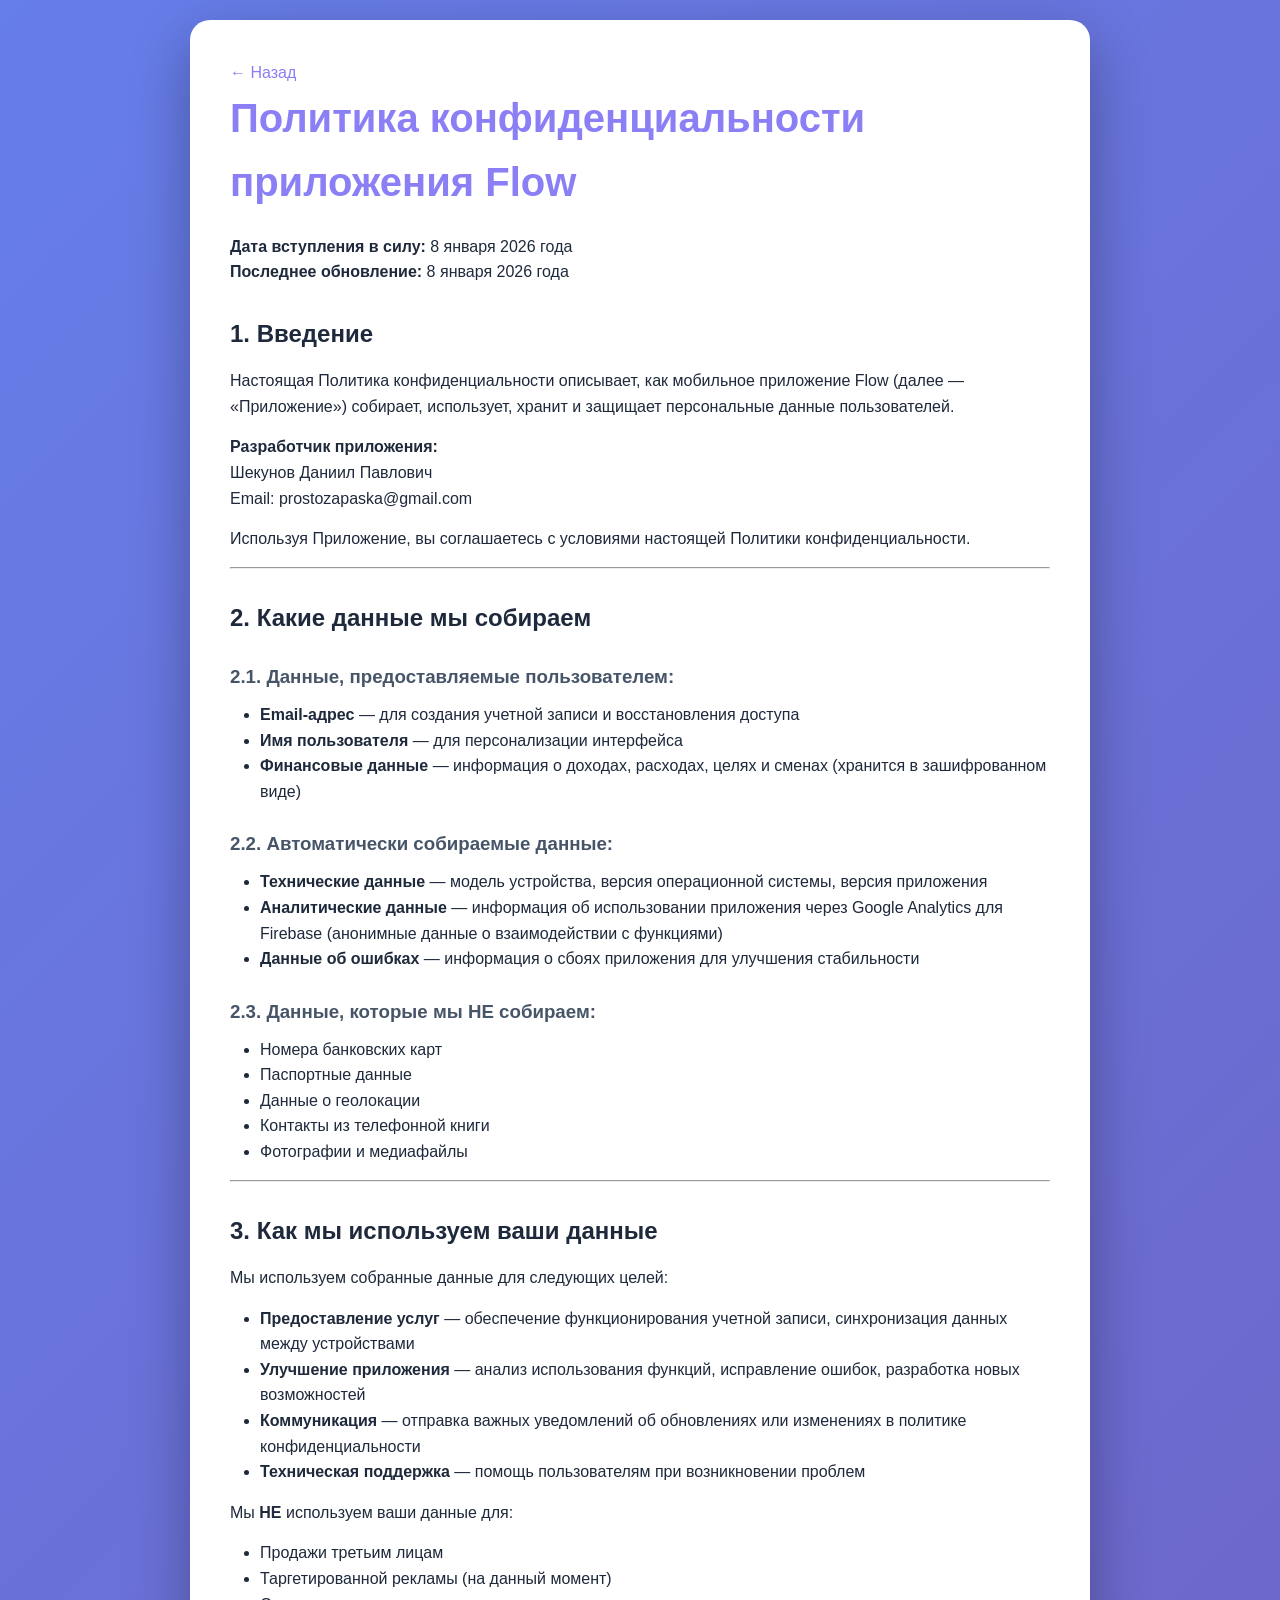
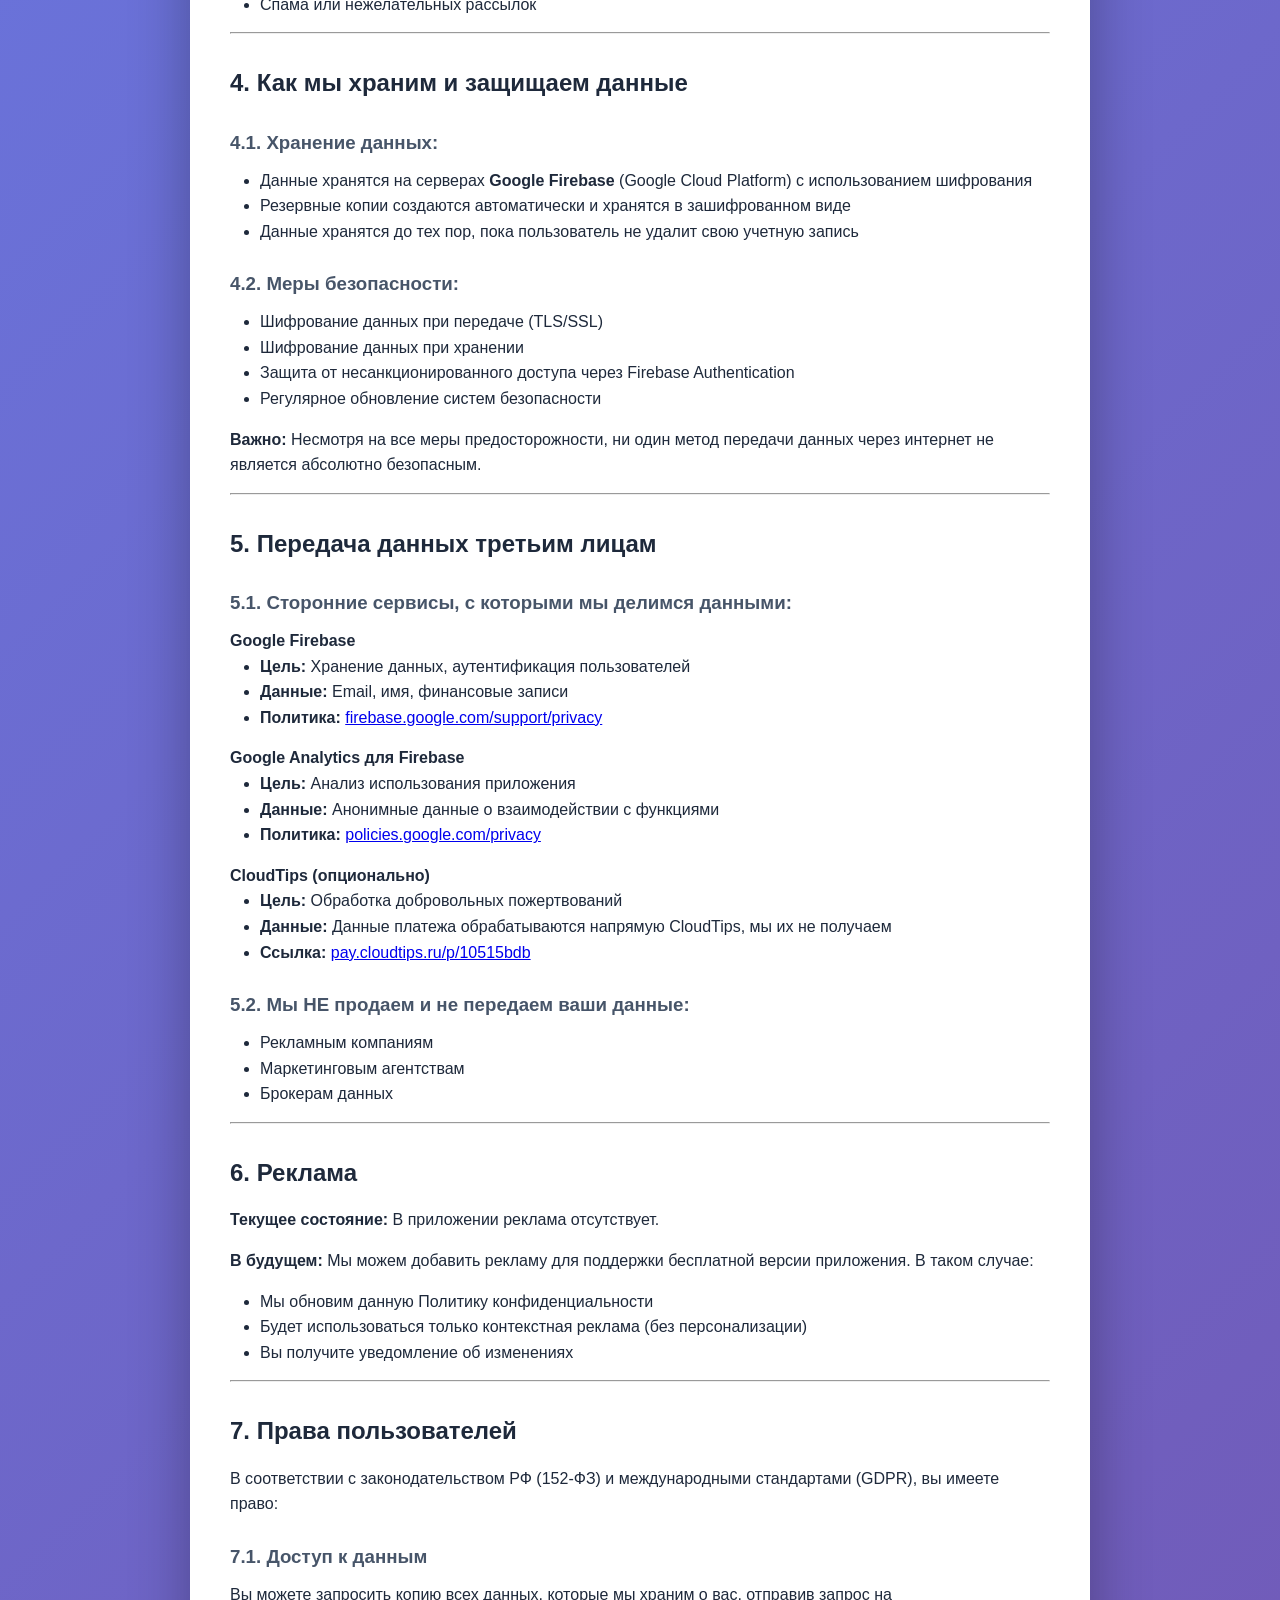
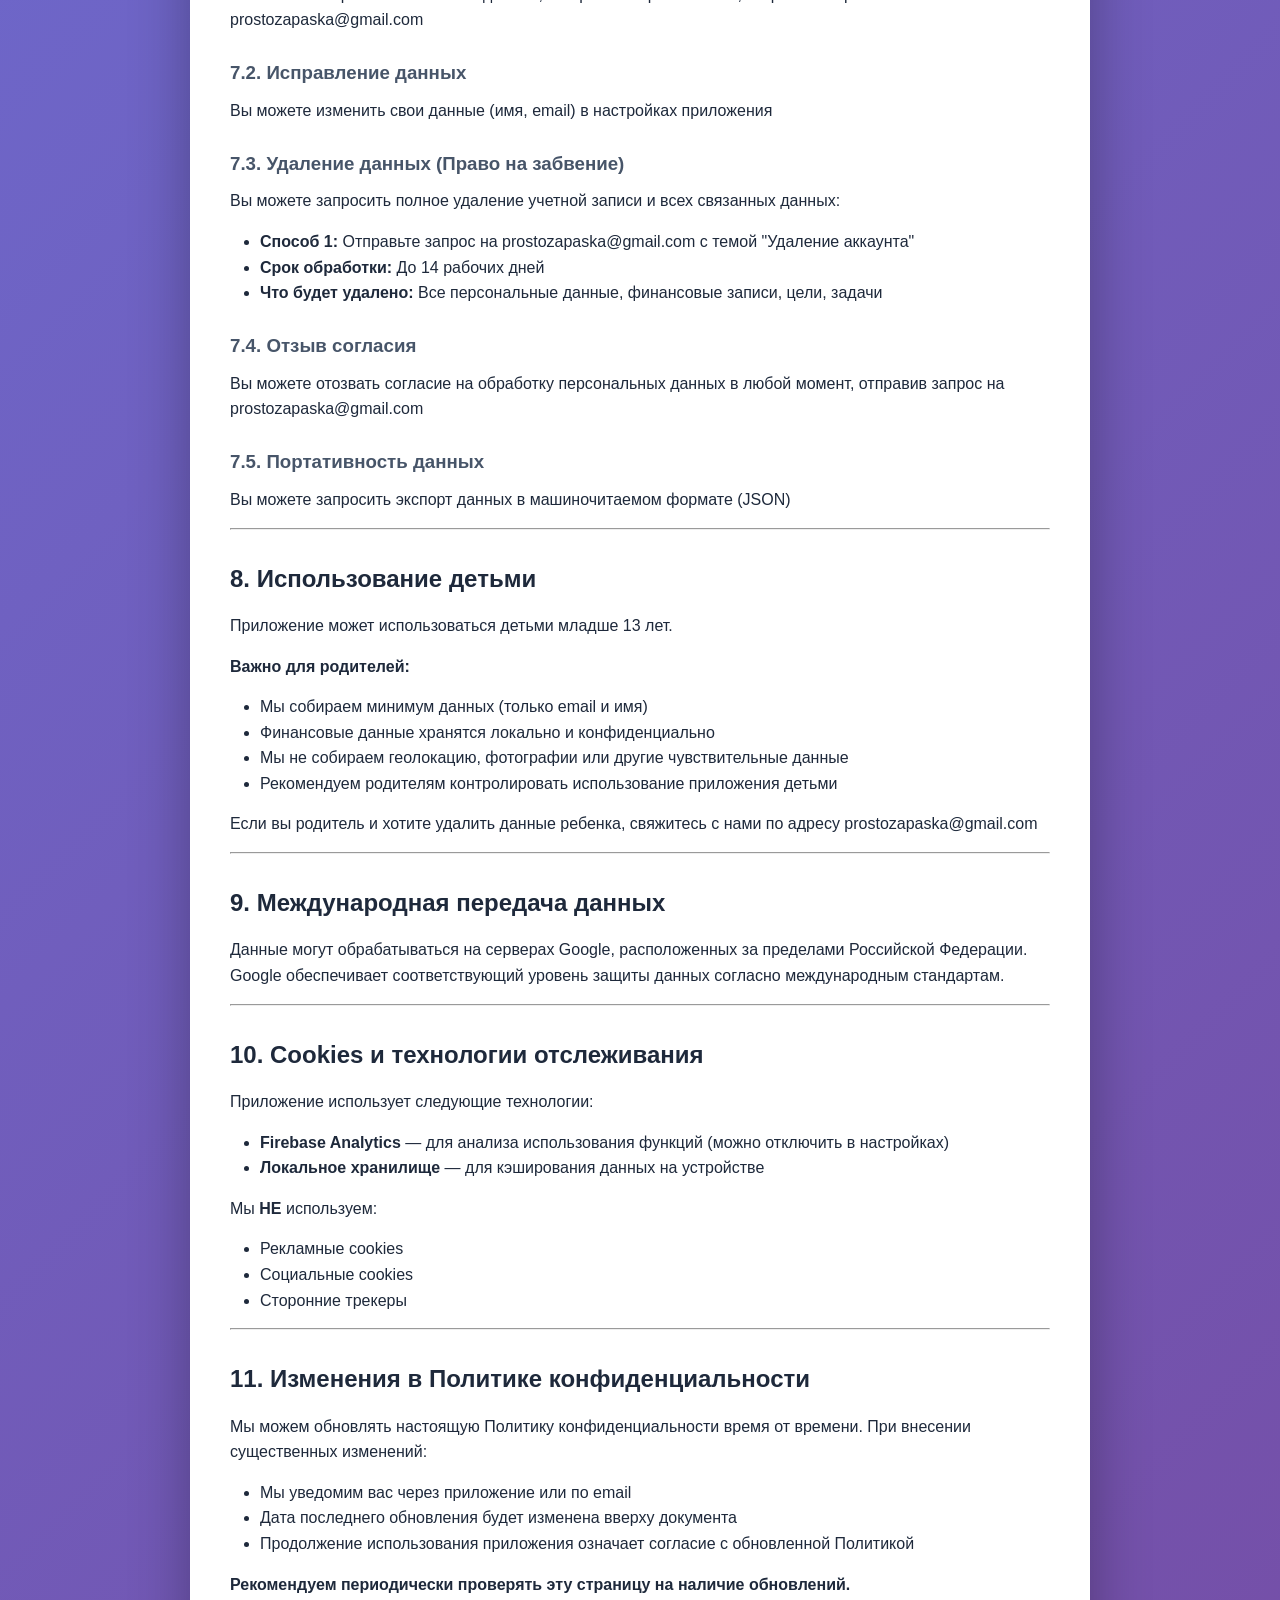
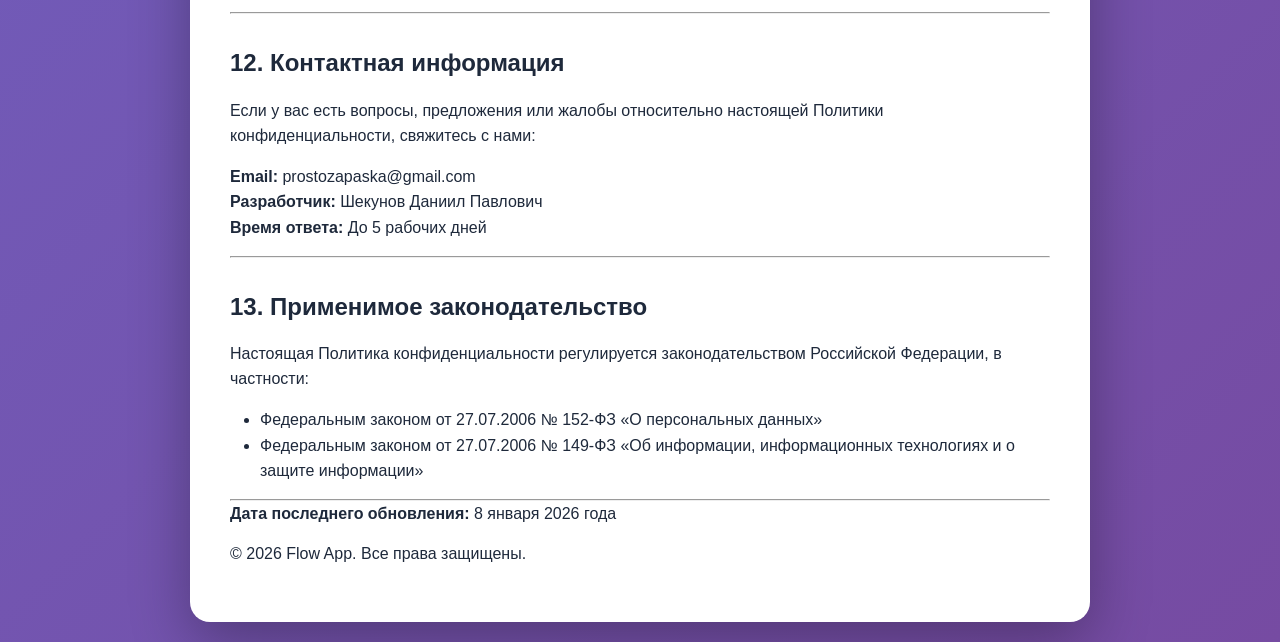
==== privacy-policy.html @ 215e1911 "Initial commit" ====
<!DOCTYPE html>
<html lang="ru">
<head>
    <meta charset="UTF-8">
    <meta name="viewport" content="width=device-width, initial-scale=1.0">
    <title>Политика конфиденциальности - Flow</title>
    <link rel="stylesheet" href="style.css">
</head>
<body>
    <div class="container">
        <a href="index.html" style="color: #8b7ff5; text-decoration: none;">← Назад</a>
        <h1 id="-flow">Политика конфиденциальности приложения Flow</h1>
        <p><strong>Дата вступления в силу:</strong> 8 января 2026 года<br><strong>Последнее обновление:</strong> 8 января 2026 года</p>
        <h2 id="1-">1. Введение</h2>
        <p>Настоящая Политика конфиденциальности описывает, как мобильное приложение Flow (далее — «Приложение») собирает, использует, хранит и защищает персональные данные пользователей.</p>
        <p><strong>Разработчик приложения:</strong><br>Шекунов Даниил Павлович<br>Email: prostozapaska@gmail.com</p>
        <p>Используя Приложение, вы соглашаетесь с условиями настоящей Политики конфиденциальности.</p>
        <hr>
        <h2 id="2-">2. Какие данные мы собираем</h2>
        <h3 id="2-1-">2.1. Данные, предоставляемые пользователем:</h3>
        <ul>
        <li><strong>Email-адрес</strong> — для создания учетной записи и восстановления доступа</li>
        <li><strong>Имя пользователя</strong> — для персонализации интерфейса</li>
        <li><strong>Финансовые данные</strong> — информация о доходах, расходах, целях и сменах (хранится в зашифрованном виде)</li>
        </ul>
        <h3 id="2-2-">2.2. Автоматически собираемые данные:</h3>
        <ul>
        <li><strong>Технические данные</strong> — модель устройства, версия операционной системы, версия приложения</li>
        <li><strong>Аналитические данные</strong> — информация об использовании приложения через Google Analytics для Firebase (анонимные данные о взаимодействии с функциями)</li>
        <li><strong>Данные об ошибках</strong> — информация о сбоях приложения для улучшения стабильности</li>
        </ul>
        <h3 id="2-3-">2.3. Данные, которые мы НЕ собираем:</h3>
        <ul>
        <li>Номера банковских карт</li>
        <li>Паспортные данные</li>
        <li>Данные о геолокации</li>
        <li>Контакты из телефонной книги</li>
        <li>Фотографии и медиафайлы</li>
        </ul>
        <hr>
        <h2 id="3-">3. Как мы используем ваши данные</h2>
        <p>Мы используем собранные данные для следующих целей:</p>
        <ul>
        <li><strong>Предоставление услуг</strong> — обеспечение функционирования учетной записи, синхронизация данных между устройствами</li>
        <li><strong>Улучшение приложения</strong> — анализ использования функций, исправление ошибок, разработка новых возможностей</li>
        <li><strong>Коммуникация</strong> — отправка важных уведомлений об обновлениях или изменениях в политике конфиденциальности</li>
        <li><strong>Техническая поддержка</strong> — помощь пользователям при возникновении проблем</li>
        </ul>
        <p>Мы <strong>НЕ</strong> используем ваши данные для:</p>
        <ul>
        <li>Продажи третьим лицам</li>
        <li>Таргетированной рекламы (на данный момент)</li>
        <li>Спама или нежелательных рассылок</li>
        </ul>
        <hr>
        <h2 id="4-">4. Как мы храним и защищаем данные</h2>
        <h3 id="4-1-">4.1. Хранение данных:</h3>
        <ul>
        <li>Данные хранятся на серверах <strong>Google Firebase</strong> (Google Cloud Platform) с использованием шифрования</li>
        <li>Резервные копии создаются автоматически и хранятся в зашифрованном виде</li>
        <li>Данные хранятся до тех пор, пока пользователь не удалит свою учетную запись</li>
        </ul>
        <h3 id="4-2-">4.2. Меры безопасности:</h3>
        <ul>
        <li>Шифрование данных при передаче (TLS/SSL)</li>
        <li>Шифрование данных при хранении</li>
        <li>Защита от несанкционированного доступа через Firebase Authentication</li>
        <li>Регулярное обновление систем безопасности</li>
        </ul>
        <p><strong>Важно:</strong> Несмотря на все меры предосторожности, ни один метод передачи данных через интернет не является абсолютно безопасным.</p>
        <hr>
        <h2 id="5-">5. Передача данных третьим лицам</h2>
        <h3 id="5-1-">5.1. Сторонние сервисы, с которыми мы делимся данными:</h3>
        <h4 id="google-firebase">Google Firebase</h4>
        <ul>
        <li><strong>Цель:</strong> Хранение данных, аутентификация пользователей</li>
        <li><strong>Данные:</strong> Email, имя, финансовые записи</li>
        <li><strong>Политика:</strong> <a href="https://firebase.google.com/support/privacy">firebase.google.com/support/privacy</a></li>
        </ul>
        <h4 id="google-analytics-firebase">Google Analytics для Firebase</h4>
        <ul>
        <li><strong>Цель:</strong> Анализ использования приложения</li>
        <li><strong>Данные:</strong> Анонимные данные о взаимодействии с функциями</li>
        <li><strong>Политика:</strong> <a href="https://policies.google.com/privacy">policies.google.com/privacy</a></li>
        </ul>
        <h4 id="cloudtips-">CloudTips (опционально)</h4>
        <ul>
        <li><strong>Цель:</strong> Обработка добровольных пожертвований</li>
        <li><strong>Данные:</strong> Данные платежа обрабатываются напрямую CloudTips, мы их не получаем</li>
        <li><strong>Ссылка:</strong> <a href="https://pay.cloudtips.ru/p/10515bdb">pay.cloudtips.ru/p/10515bdb</a></li>
        </ul>
        <h3 id="5-2-">5.2. Мы НЕ продаем и не передаем ваши данные:</h3>
        <ul>
        <li>Рекламным компаниям</li>
        <li>Маркетинговым агентствам</li>
        <li>Брокерам данных</li>
        </ul>
        <hr>
        <h2 id="6-">6. Реклама</h2>
        <p><strong>Текущее состояние:</strong> В приложении реклама отсутствует.</p>
        <p><strong>В будущем:</strong> Мы можем добавить рекламу для поддержки бесплатной версии приложения. В таком случае:</p>
        <ul>
        <li>Мы обновим данную Политику конфиденциальности</li>
        <li>Будет использоваться только контекстная реклама (без персонализации)</li>
        <li>Вы получите уведомление об изменениях</li>
        </ul>
        <hr>
        <h2 id="7-">7. Права пользователей</h2>
        <p>В соответствии с законодательством РФ (152-ФЗ) и международными стандартами (GDPR), вы имеете право:</p>
        <h3 id="7-1-">7.1. Доступ к данным</h3>
        <p>Вы можете запросить копию всех данных, которые мы храним о вас, отправив запрос на prostozapaska@gmail.com</p>
        <h3 id="7-2-">7.2. Исправление данных</h3>
        <p>Вы можете изменить свои данные (имя, email) в настройках приложения</p>
        <h3 id="7-3-">7.3. Удаление данных (Право на забвение)</h3>
        <p>Вы можете запросить полное удаление учетной записи и всех связанных данных:</p>
        <ul>
        <li><strong>Способ 1:</strong> Отправьте запрос на prostozapaska@gmail.com с темой &quot;Удаление аккаунта&quot;</li>
        <li><strong>Срок обработки:</strong> До 14 рабочих дней</li>
        <li><strong>Что будет удалено:</strong> Все персональные данные, финансовые записи, цели, задачи</li>
        </ul>
        <h3 id="7-4-">7.4. Отзыв согласия</h3>
        <p>Вы можете отозвать согласие на обработку персональных данных в любой момент, отправив запрос на prostozapaska@gmail.com</p>
        <h3 id="7-5-">7.5. Портативность данных</h3>
        <p>Вы можете запросить экспорт данных в машиночитаемом формате (JSON)</p>
        <hr>
        <h2 id="8-">8. Использование детьми</h2>
        <p>Приложение может использоваться детьми младше 13 лет.</p>
        <p><strong>Важно для родителей:</strong></p>
        <ul>
        <li>Мы собираем минимум данных (только email и имя)</li>
        <li>Финансовые данные хранятся локально и конфиденциально</li>
        <li>Мы не собираем геолокацию, фотографии или другие чувствительные данные</li>
        <li>Рекомендуем родителям контролировать использование приложения детьми</li>
        </ul>
        <p>Если вы родитель и хотите удалить данные ребенка, свяжитесь с нами по адресу prostozapaska@gmail.com</p>
        <hr>
        <h2 id="9-">9. Международная передача данных</h2>
        <p>Данные могут обрабатываться на серверах Google, расположенных за пределами Российской Федерации. Google обеспечивает соответствующий уровень защиты данных согласно международным стандартам.</p>
        <hr>
        <h2 id="10-cookies-">10. Cookies и технологии отслеживания</h2>
        <p>Приложение использует следующие технологии:</p>
        <ul>
        <li><strong>Firebase Analytics</strong> — для анализа использования функций (можно отключить в настройках)</li>
        <li><strong>Локальное хранилище</strong> — для кэширования данных на устройстве</li>
        </ul>
        <p>Мы <strong>НЕ</strong> используем:</p>
        <ul>
        <li>Рекламные cookies</li>
        <li>Социальные cookies</li>
        <li>Сторонние трекеры</li>
        </ul>
        <hr>
        <h2 id="11-">11. Изменения в Политике конфиденциальности</h2>
        <p>Мы можем обновлять настоящую Политику конфиденциальности время от времени. При внесении существенных изменений:</p>
        <ul>
        <li>Мы уведомим вас через приложение или по email</li>
        <li>Дата последнего обновления будет изменена вверху документа</li>
        <li>Продолжение использования приложения означает согласие с обновленной Политикой</li>
        </ul>
        <p><strong>Рекомендуем периодически проверять эту страницу на наличие обновлений.</strong></p>
        <hr>
        <h2 id="12-">12. Контактная информация</h2>
        <p>Если у вас есть вопросы, предложения или жалобы относительно настоящей Политики конфиденциальности, свяжитесь с нами:</p>
        <p><strong>Email:</strong> prostozapaska@gmail.com<br><strong>Разработчик:</strong> Шекунов Даниил Павлович<br><strong>Время ответа:</strong> До 5 рабочих дней</p>
        <hr>
        <h2 id="13-">13. Применимое законодательство</h2>
        <p>Настоящая Политика конфиденциальности регулируется законодательством Российской Федерации, в частности:</p>
        <ul>
        <li>Федеральным законом от 27.07.2006 № 152-ФЗ «О персональных данных»</li>
        <li>Федеральным законом от 27.07.2006 № 149-ФЗ «Об информации, информационных технологиях и о защите информации»</li>
        </ul>
        <hr>
        <p><strong>Дата последнего обновления:</strong> 8 января 2026 года</p>
        <p>© 2026 Flow App. Все права защищены.</p>

    </div>
</body>
</html>
---- style.css ----
* {
    margin: 0;
    padding: 0;
    box-sizing: border-box;
}

body {
    font-family: -apple-system, BlinkMacSystemFont, 'Segoe UI', Roboto, sans-serif;
    line-height: 1.6;
    color: #1e293b;
    background: linear-gradient(135deg, #667eea 0%, #764ba2 100%);
    min-height: 100vh;
    padding: 20px;
}

.container {
    max-width: 900px;
    margin: 0 auto;
    background: white;
    padding: 40px;
    border-radius: 20px;
    box-shadow: 0 20px 60px rgba(0, 0, 0, 0.3);
}

h1 {
    color: #8b7ff5;
    margin-bottom: 20px;
    font-size: 2.5em;
}

h2 {
    color: #1e293b;
    margin-top: 30px;
    margin-bottom: 15px;
}

h3 {
    color: #475569;
    margin-top: 25px;
    margin-bottom: 10px;
}

p {
    margin-bottom: 15px;
}

.cards {
    display: grid;
    gap: 20px;
    margin: 30px 0;
}

.card {
    padding: 30px;
    background: linear-gradient(135deg, #f8fafc 0%, #e2e8f0 100%);
    border-radius: 15px;
    text-decoration: none;
    color: inherit;
    transition: transform 0.2s, box-shadow 0.2s;
    border: 2px solid #e2e8f0;
}

.card:hover {
    transform: translateY(-5px);
    box-shadow: 0 10px 30px rgba(139, 127, 245, 0.3);
    border-color: #8b7ff5;
}

.card h2 {
    margin: 0 0 10px 0;
    color: #8b7ff5;
}

.card p {
    margin: 0;
    color: #64748b;
}

ul, ol {
    margin-left: 30px;
    margin-bottom: 15px;
}

footer {
    margin-top: 50px;
    padding-top: 30px;
    border-top: 2px solid #e2e8f0;
    text-align: center;
    color: #64748b;
}

@media (max-width: 768px) {
    .container {
        padding: 20px;
    }
    
    h1 {
        font-size: 2em;
    }
}
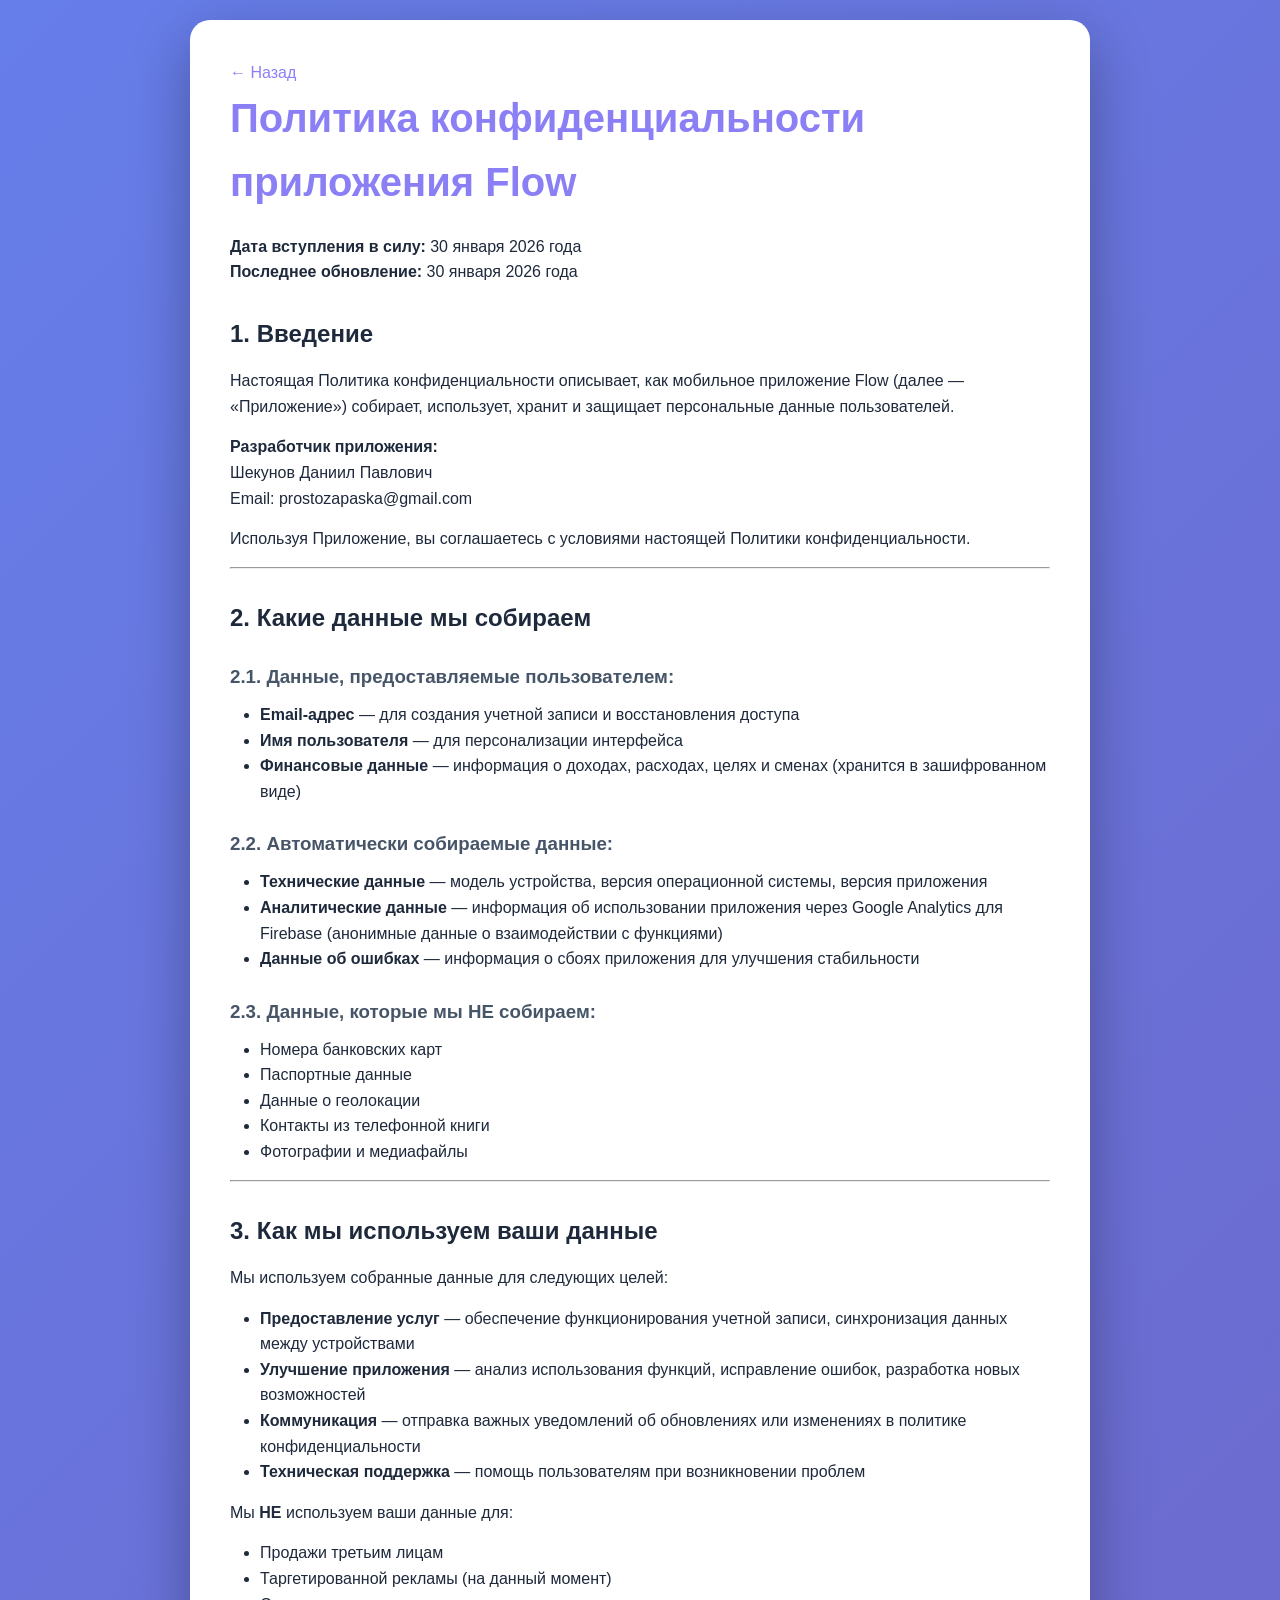
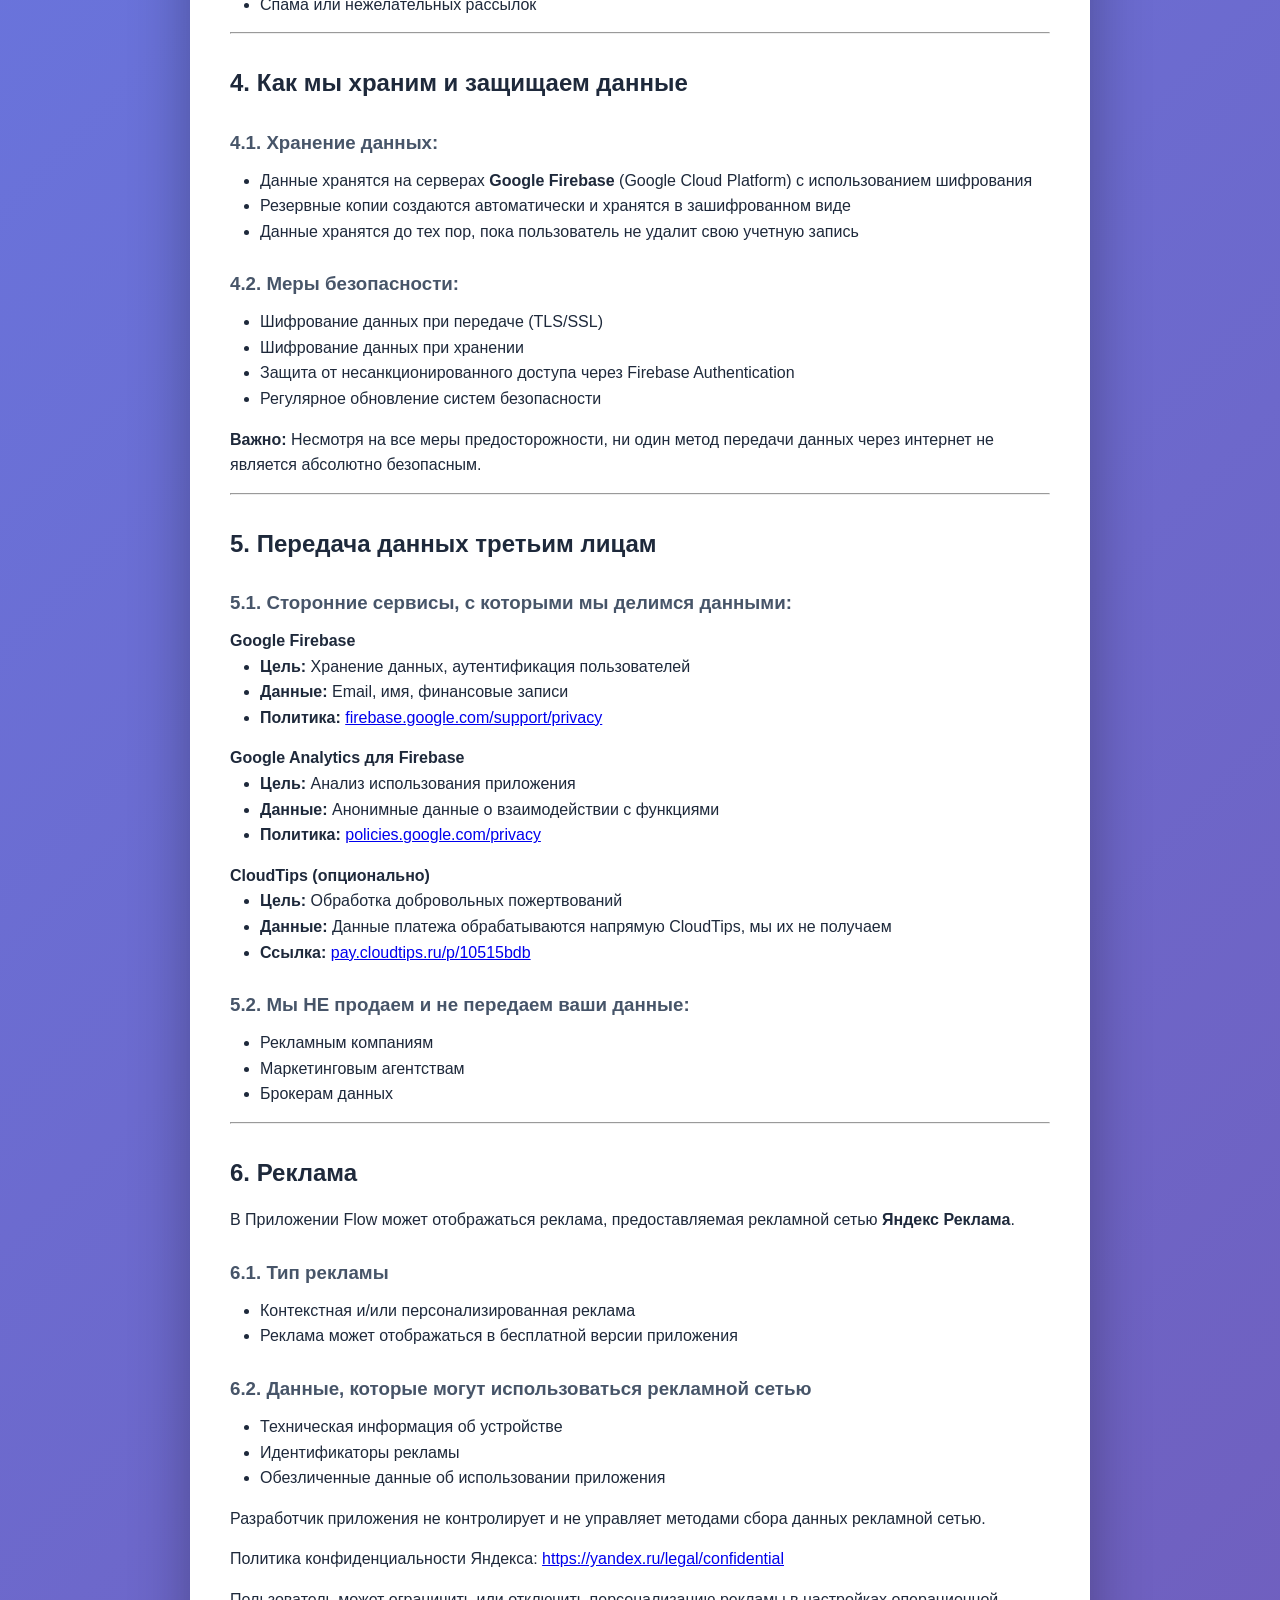
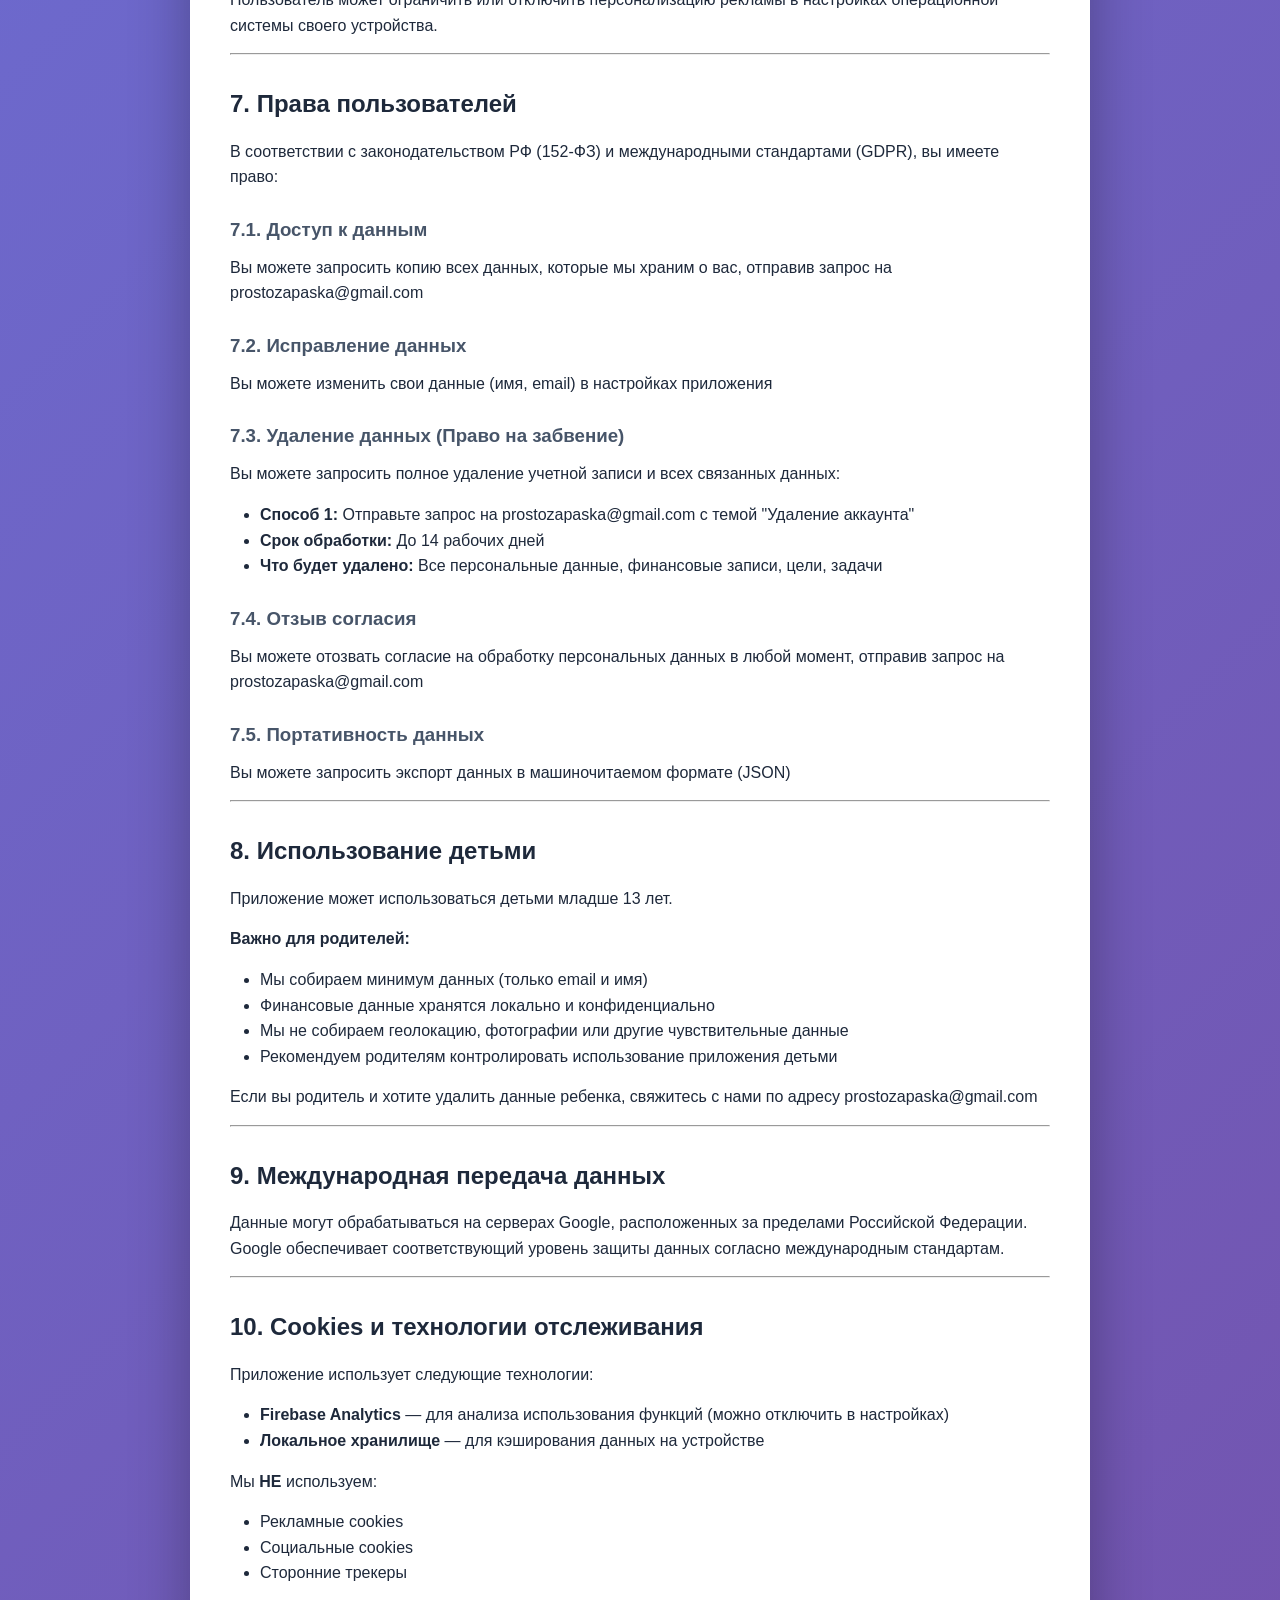
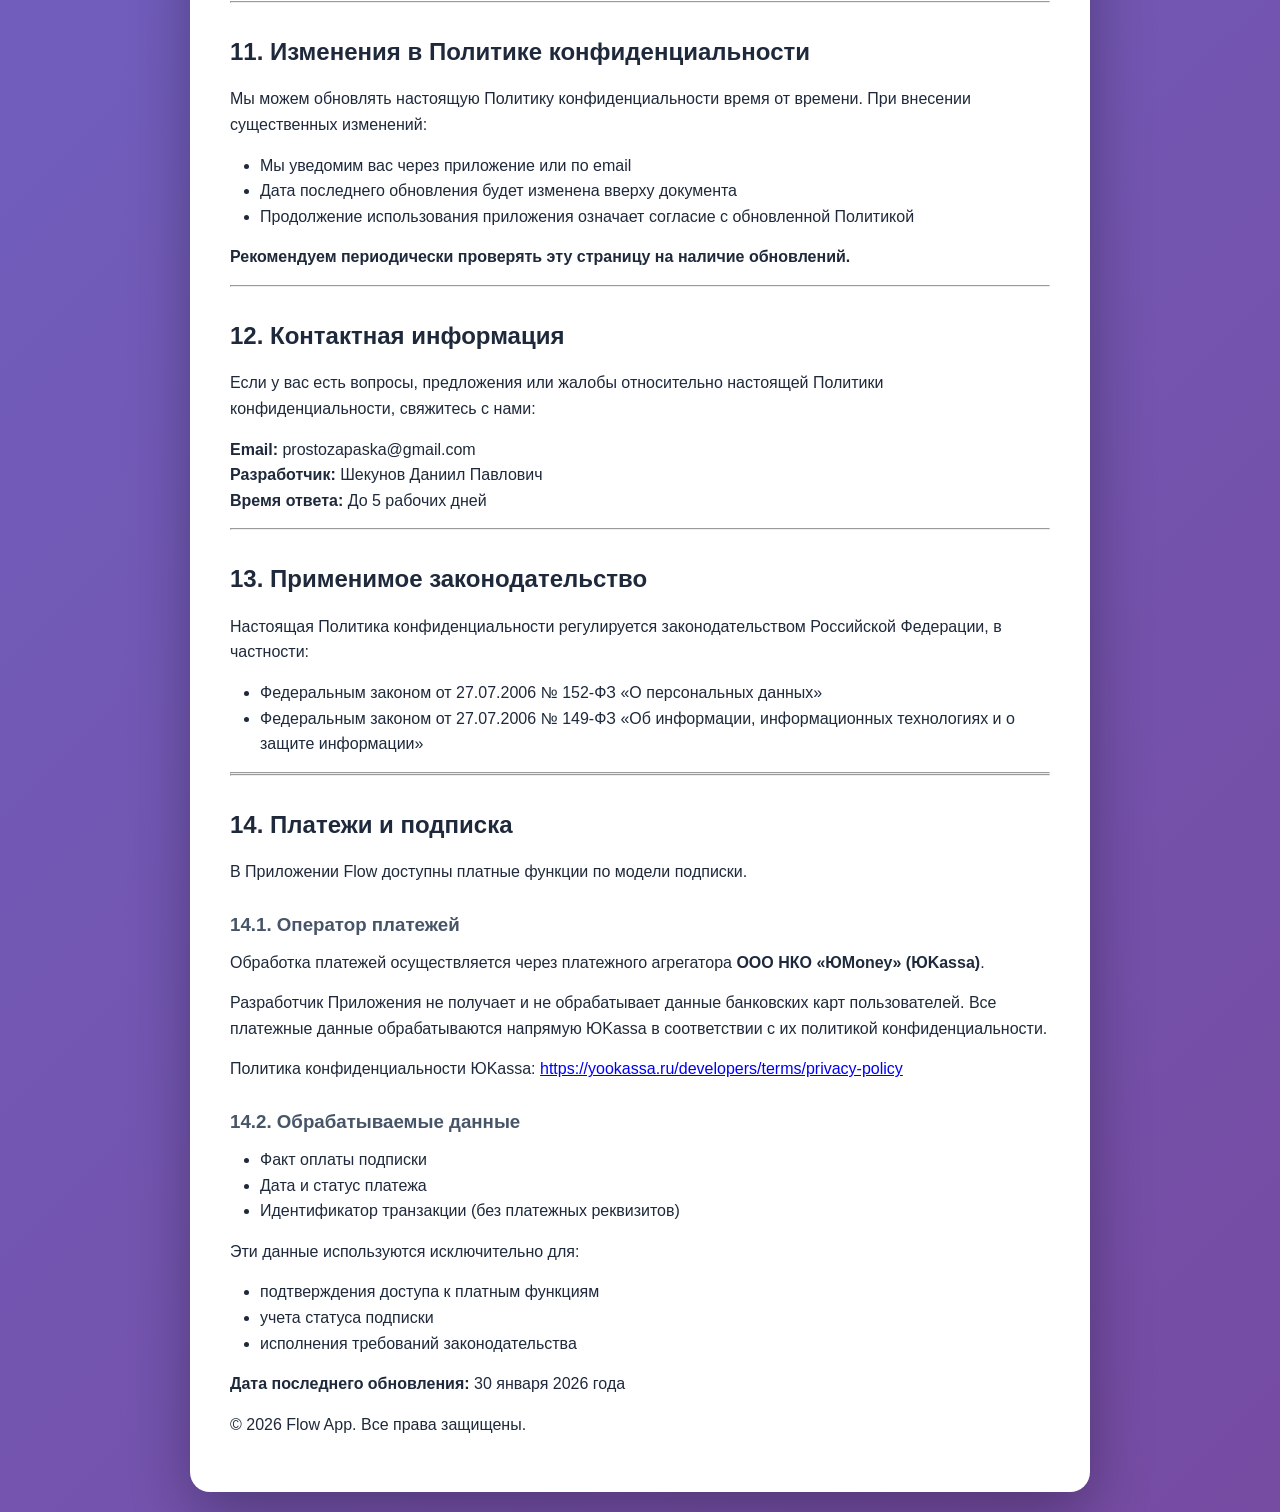
==== commit 1d3b1c47: "Update privacy policy dates and add payment section" ====
--- a/privacy-policy.html
+++ b/privacy-policy.html
@@ -10,7 +10,7 @@
     <div class="container">
         <a href="index.html" style="color: #8b7ff5; text-decoration: none;">← Назад</a>
         <h1 id="-flow">Политика конфиденциальности приложения Flow</h1>
-        <p><strong>Дата вступления в силу:</strong> 8 января 2026 года<br><strong>Последнее обновление:</strong> 8 января 2026 года</p>
+        <p><strong>Дата вступления в силу:</strong> 30 января 2026 года<br><strong>Последнее обновление:</strong> 30 января 2026 года</p>
         <h2 id="1-">1. Введение</h2>
         <p>Настоящая Политика конфиденциальности описывает, как мобильное приложение Flow (далее — «Приложение») собирает, использует, хранит и защищает персональные данные пользователей.</p>
         <p><strong>Разработчик приложения:</strong><br>Шекунов Даниил Павлович<br>Email: prostozapaska@gmail.com</p>
@@ -96,14 +96,40 @@
         <li>Брокерам данных</li>
         </ul>
         <hr>
-        <h2 id="6-">6. Реклама</h2>
-        <p><strong>Текущее состояние:</strong> В приложении реклама отсутствует.</p>
-        <p><strong>В будущем:</strong> Мы можем добавить рекламу для поддержки бесплатной версии приложения. В таком случае:</p>
-        <ul>
-        <li>Мы обновим данную Политику конфиденциальности</li>
-        <li>Будет использоваться только контекстная реклама (без персонализации)</li>
-        <li>Вы получите уведомление об изменениях</li>
-        </ul>
+        <h2 id="ads">6. Реклама</h2>
+        <p>
+        В Приложении Flow может отображаться реклама,
+        предоставляемая рекламной сетью <strong>Яндекс Реклама</strong>.
+        </p>
+        <h3>6.1. Тип рекламы</h3>
+        <ul>
+            <li>Контекстная и/или персонализированная реклама</li>
+            <li>Реклама может отображаться в бесплатной версии приложения</li>
+        </ul>
+
+        <h3>6.2. Данные, которые могут использоваться рекламной сетью</h3>
+        <ul>
+            <li>Техническая информация об устройстве</li>
+            <li>Идентификаторы рекламы</li>
+            <li>Обезличенные данные об использовании приложения</li>
+        </ul>
+
+        <p>
+        Разработчик приложения не контролирует и не управляет методами
+        сбора данных рекламной сетью.
+        </p>
+
+        <p>
+        Политика конфиденциальности Яндекса:
+        <a href="https://yandex.ru/legal/confidential">
+        https://yandex.ru/legal/confidential
+        </a>
+        </p>
+
+        <p>
+        Пользователь может ограничить или отключить персонализацию рекламы
+        в настройках операционной системы своего устройства.
+        </p>
         <hr>
         <h2 id="7-">7. Права пользователей</h2>
         <p>В соответствии с законодательством РФ (152-ФЗ) и международными стандартами (GDPR), вы имеете право:</p>
@@ -170,9 +196,47 @@
         <li>Федеральным законом от 27.07.2006 № 149-ФЗ «Об информации, информационных технологиях и о защите информации»</li>
         </ul>
         <hr>
-        <p><strong>Дата последнего обновления:</strong> 8 января 2026 года</p>
+        <hr>
+        <h2 id="payments">14. Платежи и подписка</h2>
+
+        <p>В Приложении Flow доступны платные функции по модели подписки.</p>
+
+        <h3>14.1. Оператор платежей</h3>
+        <p>
+        Обработка платежей осуществляется через платежного агрегатора
+        <strong>ООО НКО «ЮMoney» (ЮKassa)</strong>.
+        </p>
+        <p>
+        Разработчик Приложения не получает и не обрабатывает данные банковских карт
+        пользователей. Все платежные данные обрабатываются напрямую ЮKassa
+        в соответствии с их политикой конфиденциальности.
+        </p>
+
+        <p>
+        Политика конфиденциальности ЮKassa:
+        <a href="https://yookassa.ru/developers/terms/privacy-policy">
+        https://yookassa.ru/developers/terms/privacy-policy
+        </a>
+        </p>
+
+        <h3>14.2. Обрабатываемые данные</h3>
+        <ul>
+            <li>Факт оплаты подписки</li>
+            <li>Дата и статус платежа</li>
+            <li>Идентификатор транзакции (без платежных реквизитов)</li>
+        </ul>
+
+        <p>
+        Эти данные используются исключительно для:
+        </p>
+        <ul>
+            <li>подтверждения доступа к платным функциям</li>
+            <li>учета статуса подписки</li>
+            <li>исполнения требований законодательства</li>
+        </ul>        
+        <p><strong>Дата последнего обновления:</strong> 30 января 2026 года</p>
         <p>© 2026 Flow App. Все права защищены.</p>
 
     </div>
 </body>
-</html>+</html>
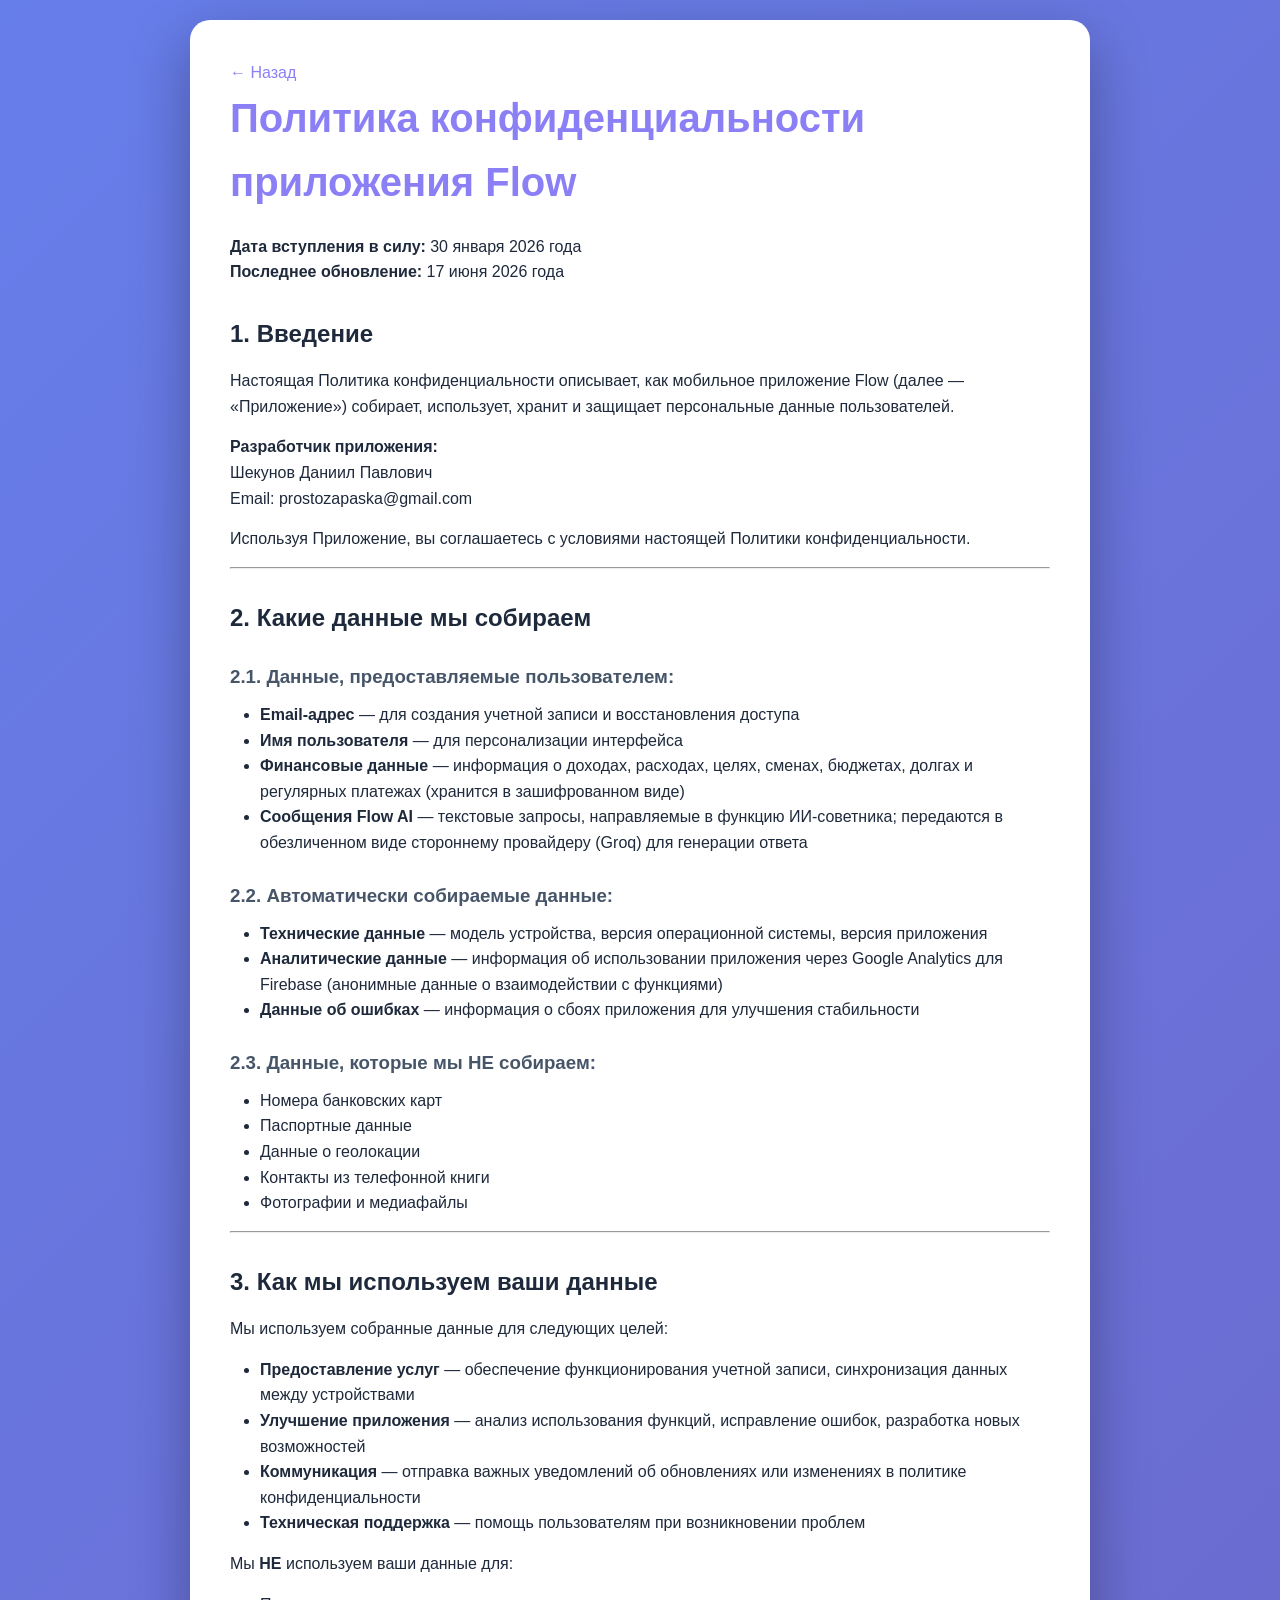
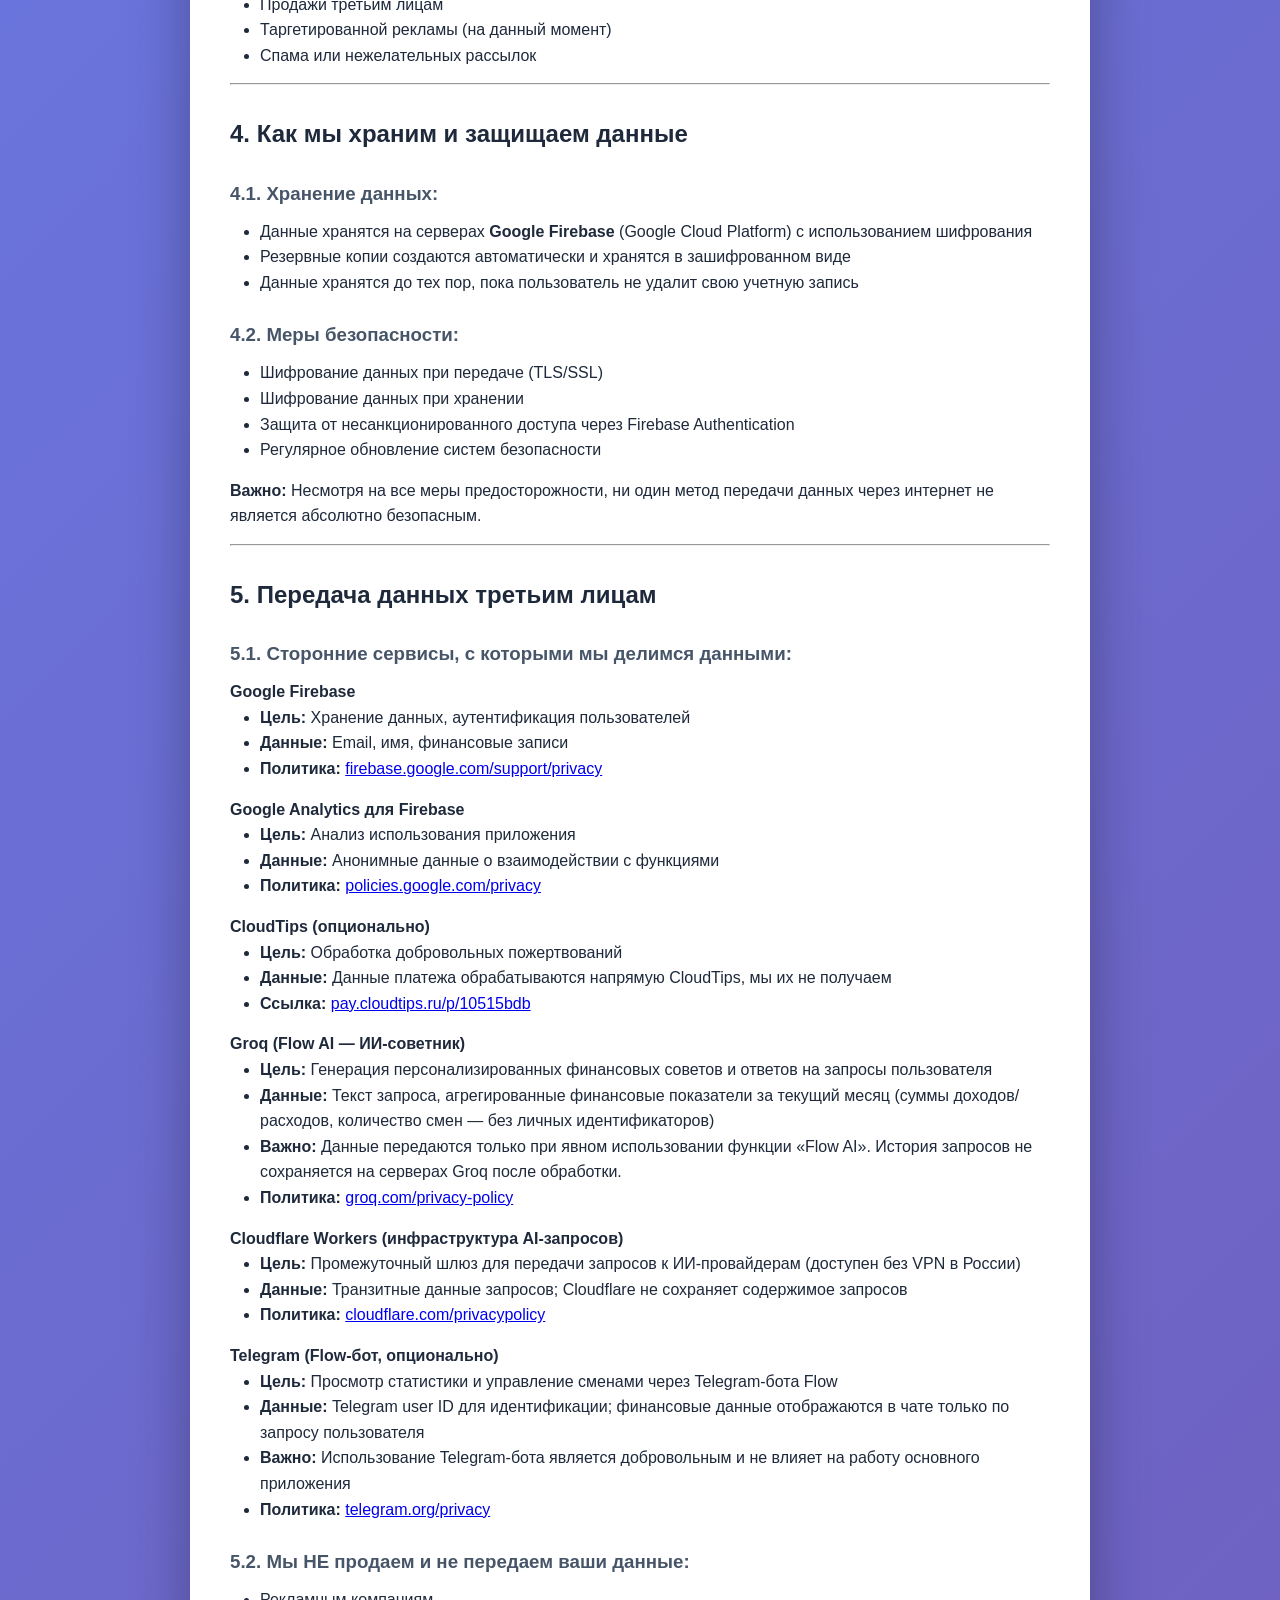
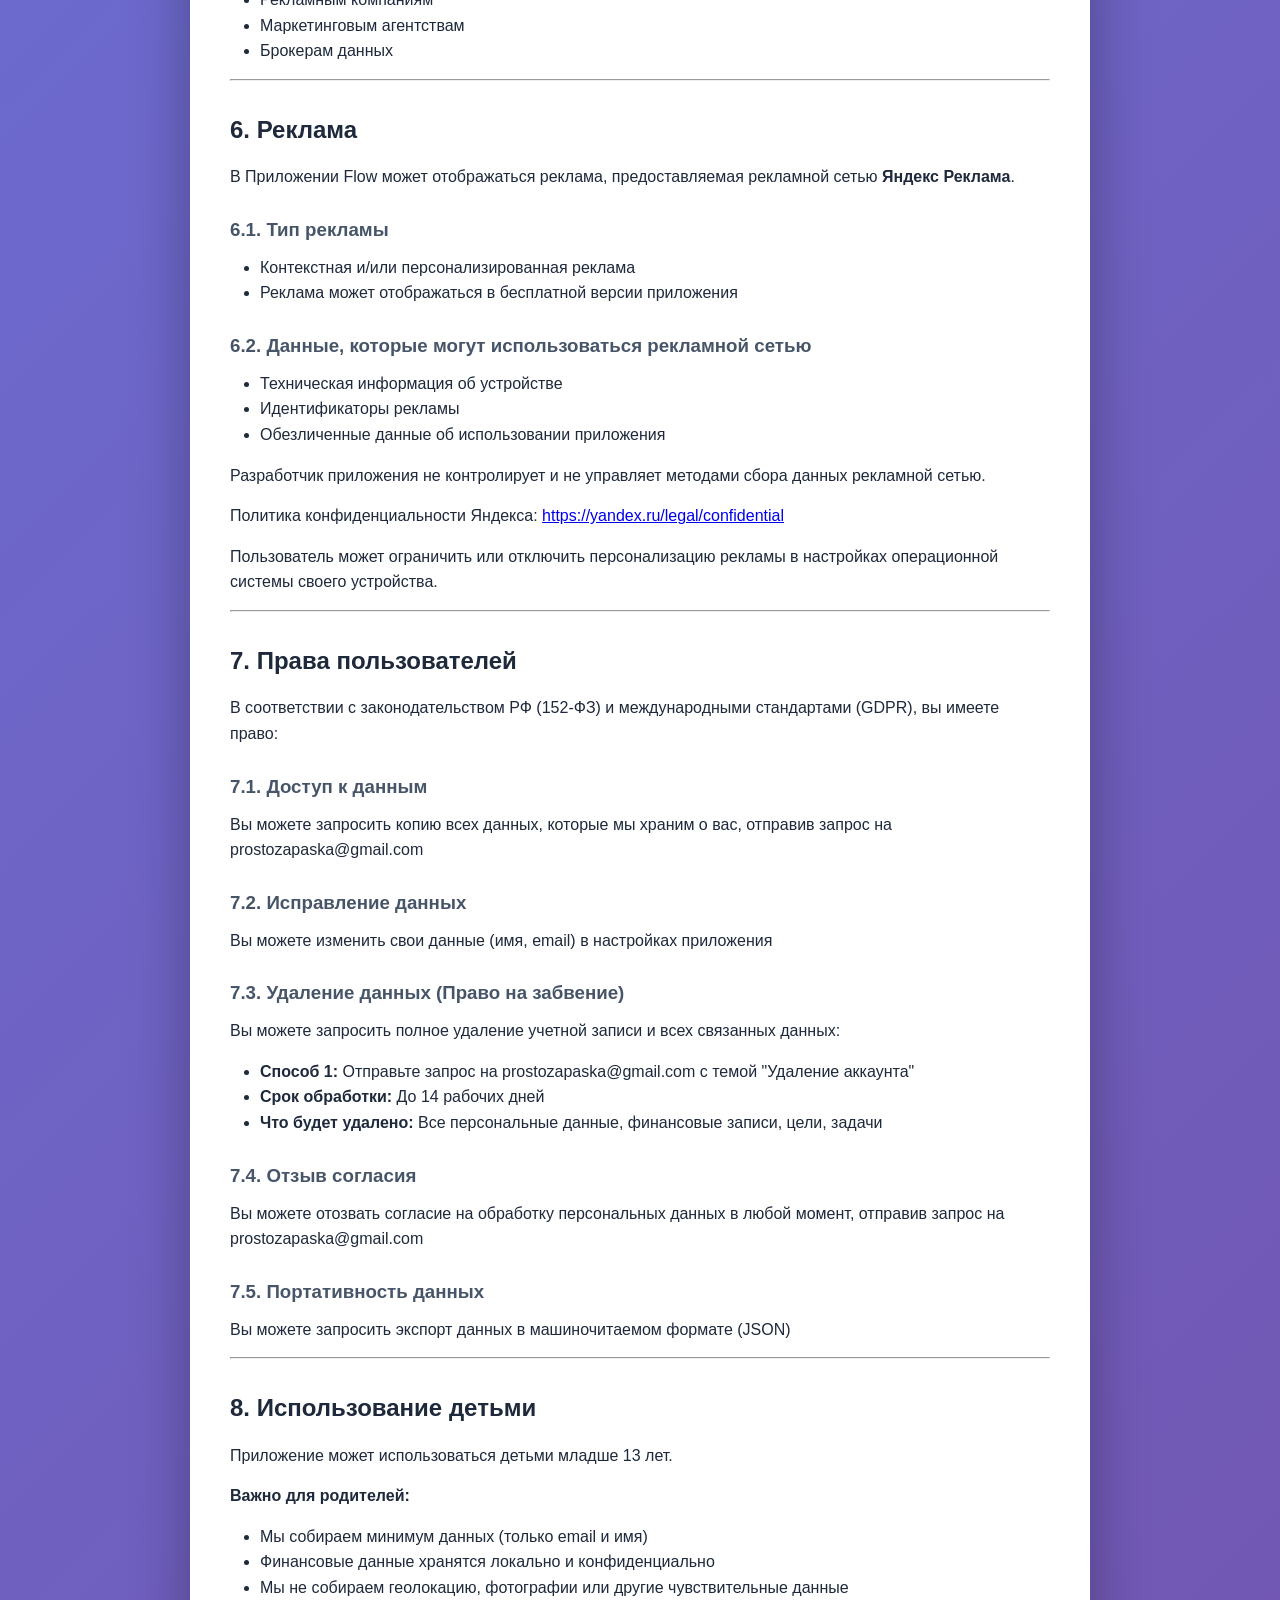
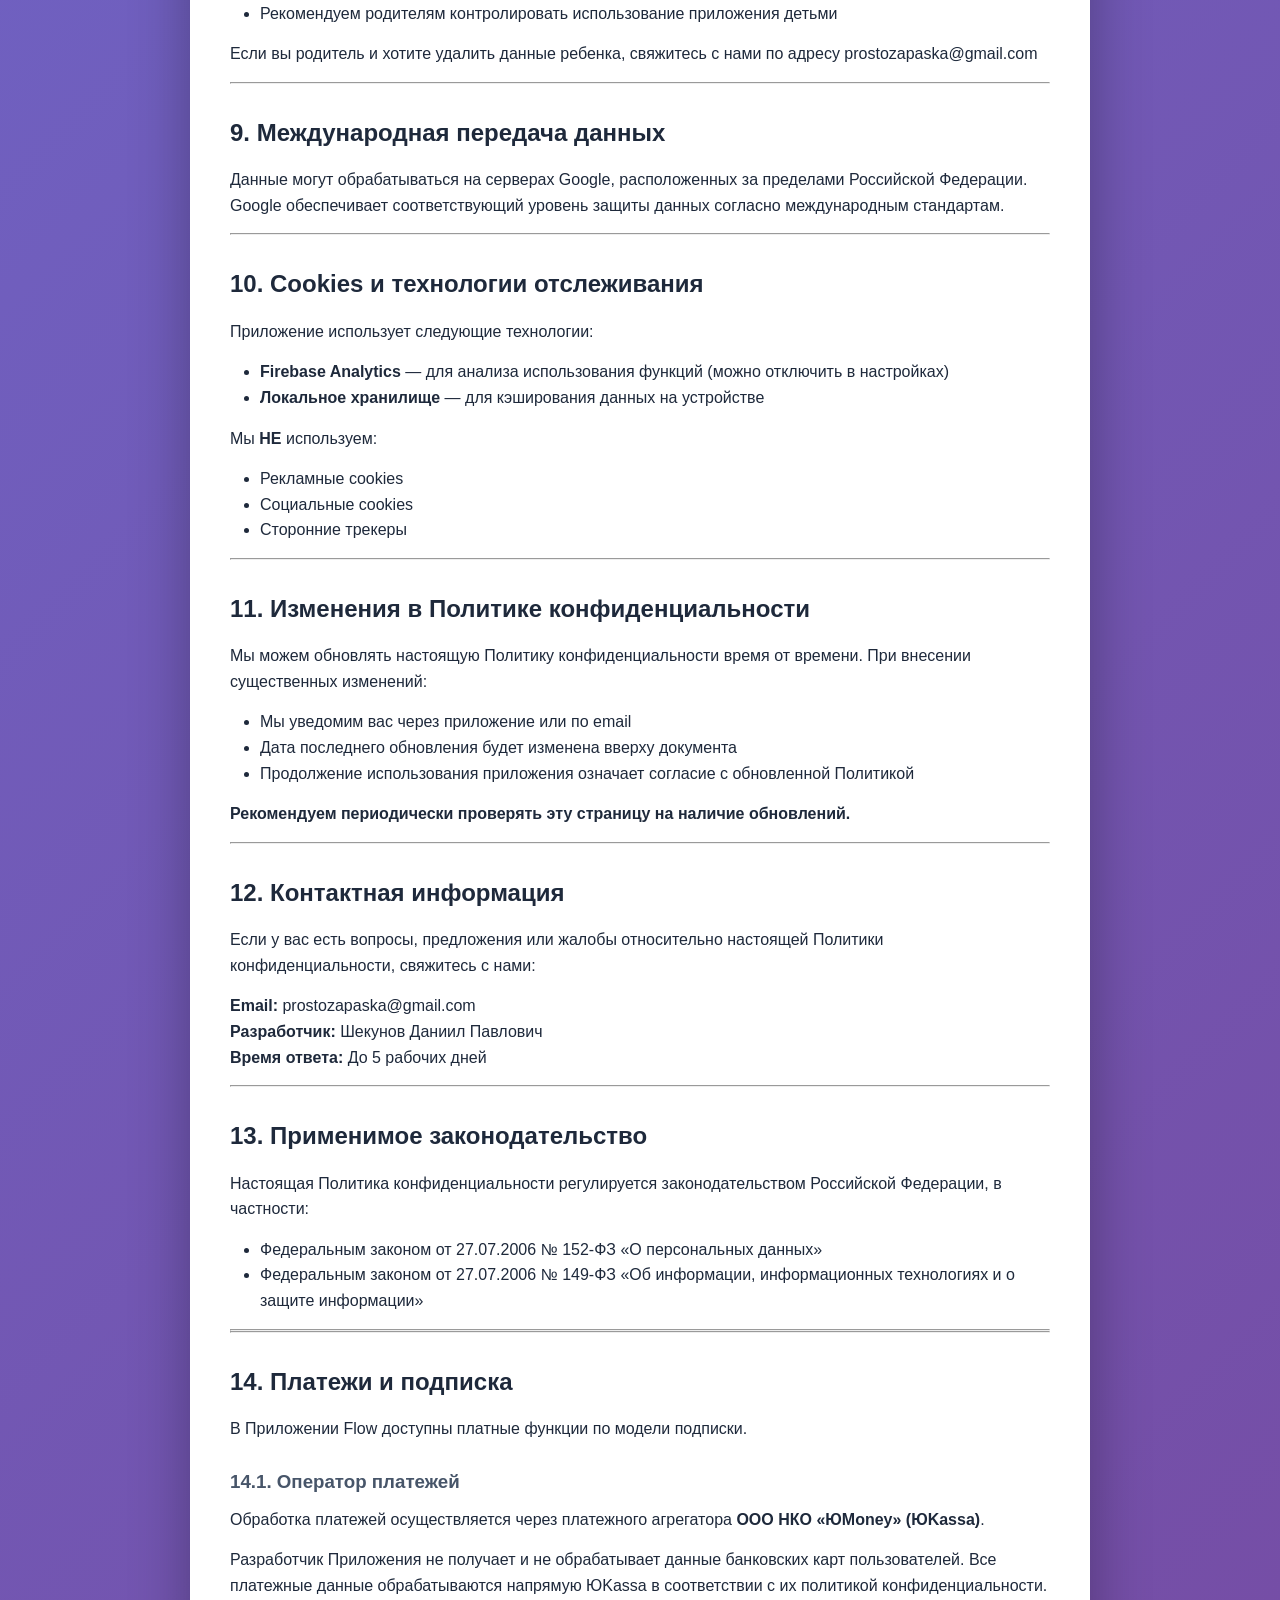
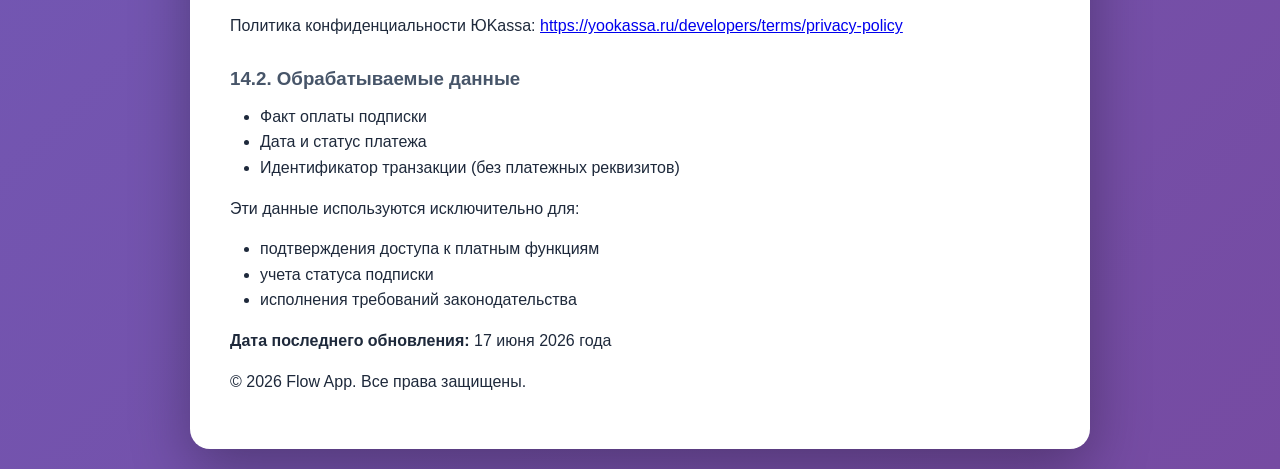
==== commit a74829d4: "feat: добавить Flow AI, Telegram-бот и новые функции в правовые документы - Политика конфиденциально" ====
--- a/privacy-policy.html
+++ b/privacy-policy.html
@@ -10,7 +10,7 @@
     <div class="container">
         <a href="index.html" style="color: #8b7ff5; text-decoration: none;">← Назад</a>
         <h1 id="-flow">Политика конфиденциальности приложения Flow</h1>
-        <p><strong>Дата вступления в силу:</strong> 30 января 2026 года<br><strong>Последнее обновление:</strong> 30 января 2026 года</p>
+        <p><strong>Дата вступления в силу:</strong> 30 января 2026 года<br><strong>Последнее обновление:</strong> 17 июня 2026 года</p>
         <h2 id="1-">1. Введение</h2>
         <p>Настоящая Политика конфиденциальности описывает, как мобильное приложение Flow (далее — «Приложение») собирает, использует, хранит и защищает персональные данные пользователей.</p>
         <p><strong>Разработчик приложения:</strong><br>Шекунов Даниил Павлович<br>Email: prostozapaska@gmail.com</p>
@@ -21,7 +21,8 @@
         <ul>
         <li><strong>Email-адрес</strong> — для создания учетной записи и восстановления доступа</li>
         <li><strong>Имя пользователя</strong> — для персонализации интерфейса</li>
-        <li><strong>Финансовые данные</strong> — информация о доходах, расходах, целях и сменах (хранится в зашифрованном виде)</li>
+        <li><strong>Финансовые данные</strong> — информация о доходах, расходах, целях, сменах, бюджетах, долгах и регулярных платежах (хранится в зашифрованном виде)</li>
+        <li><strong>Сообщения Flow AI</strong> — текстовые запросы, направляемые в функцию ИИ-советника; передаются в обезличенном виде стороннему провайдеру (Groq) для генерации ответа</li>
         </ul>
         <h3 id="2-2-">2.2. Автоматически собираемые данные:</h3>
         <ul>
@@ -88,6 +89,26 @@
         <li><strong>Цель:</strong> Обработка добровольных пожертвований</li>
         <li><strong>Данные:</strong> Данные платежа обрабатываются напрямую CloudTips, мы их не получаем</li>
         <li><strong>Ссылка:</strong> <a href="https://pay.cloudtips.ru/p/10515bdb">pay.cloudtips.ru/p/10515bdb</a></li>
+        </ul>
+        <h4 id="groq-ai">Groq (Flow AI — ИИ-советник)</h4>
+        <ul>
+        <li><strong>Цель:</strong> Генерация персонализированных финансовых советов и ответов на запросы пользователя</li>
+        <li><strong>Данные:</strong> Текст запроса, агрегированные финансовые показатели за текущий месяц (суммы доходов/расходов, количество смен — без личных идентификаторов)</li>
+        <li><strong>Важно:</strong> Данные передаются только при явном использовании функции «Flow AI». История запросов не сохраняется на серверах Groq после обработки.</li>
+        <li><strong>Политика:</strong> <a href="https://groq.com/privacy-policy/">groq.com/privacy-policy</a></li>
+        </ul>
+        <h4 id="cloudflare">Cloudflare Workers (инфраструктура AI-запросов)</h4>
+        <ul>
+        <li><strong>Цель:</strong> Промежуточный шлюз для передачи запросов к ИИ-провайдерам (доступен без VPN в России)</li>
+        <li><strong>Данные:</strong> Транзитные данные запросов; Cloudflare не сохраняет содержимое запросов</li>
+        <li><strong>Политика:</strong> <a href="https://www.cloudflare.com/privacypolicy/">cloudflare.com/privacypolicy</a></li>
+        </ul>
+        <h4 id="telegram">Telegram (Flow-бот, опционально)</h4>
+        <ul>
+        <li><strong>Цель:</strong> Просмотр статистики и управление сменами через Telegram-бота Flow</li>
+        <li><strong>Данные:</strong> Telegram user ID для идентификации; финансовые данные отображаются в чате только по запросу пользователя</li>
+        <li><strong>Важно:</strong> Использование Telegram-бота является добровольным и не влияет на работу основного приложения</li>
+        <li><strong>Политика:</strong> <a href="https://telegram.org/privacy">telegram.org/privacy</a></li>
         </ul>
         <h3 id="5-2-">5.2. Мы НЕ продаем и не передаем ваши данные:</h3>
         <ul>
@@ -234,7 +255,7 @@
             <li>учета статуса подписки</li>
             <li>исполнения требований законодательства</li>
         </ul>        
-        <p><strong>Дата последнего обновления:</strong> 30 января 2026 года</p>
+        <p><strong>Дата последнего обновления:</strong> 17 июня 2026 года</p>
         <p>© 2026 Flow App. Все права защищены.</p>
 
     </div>
